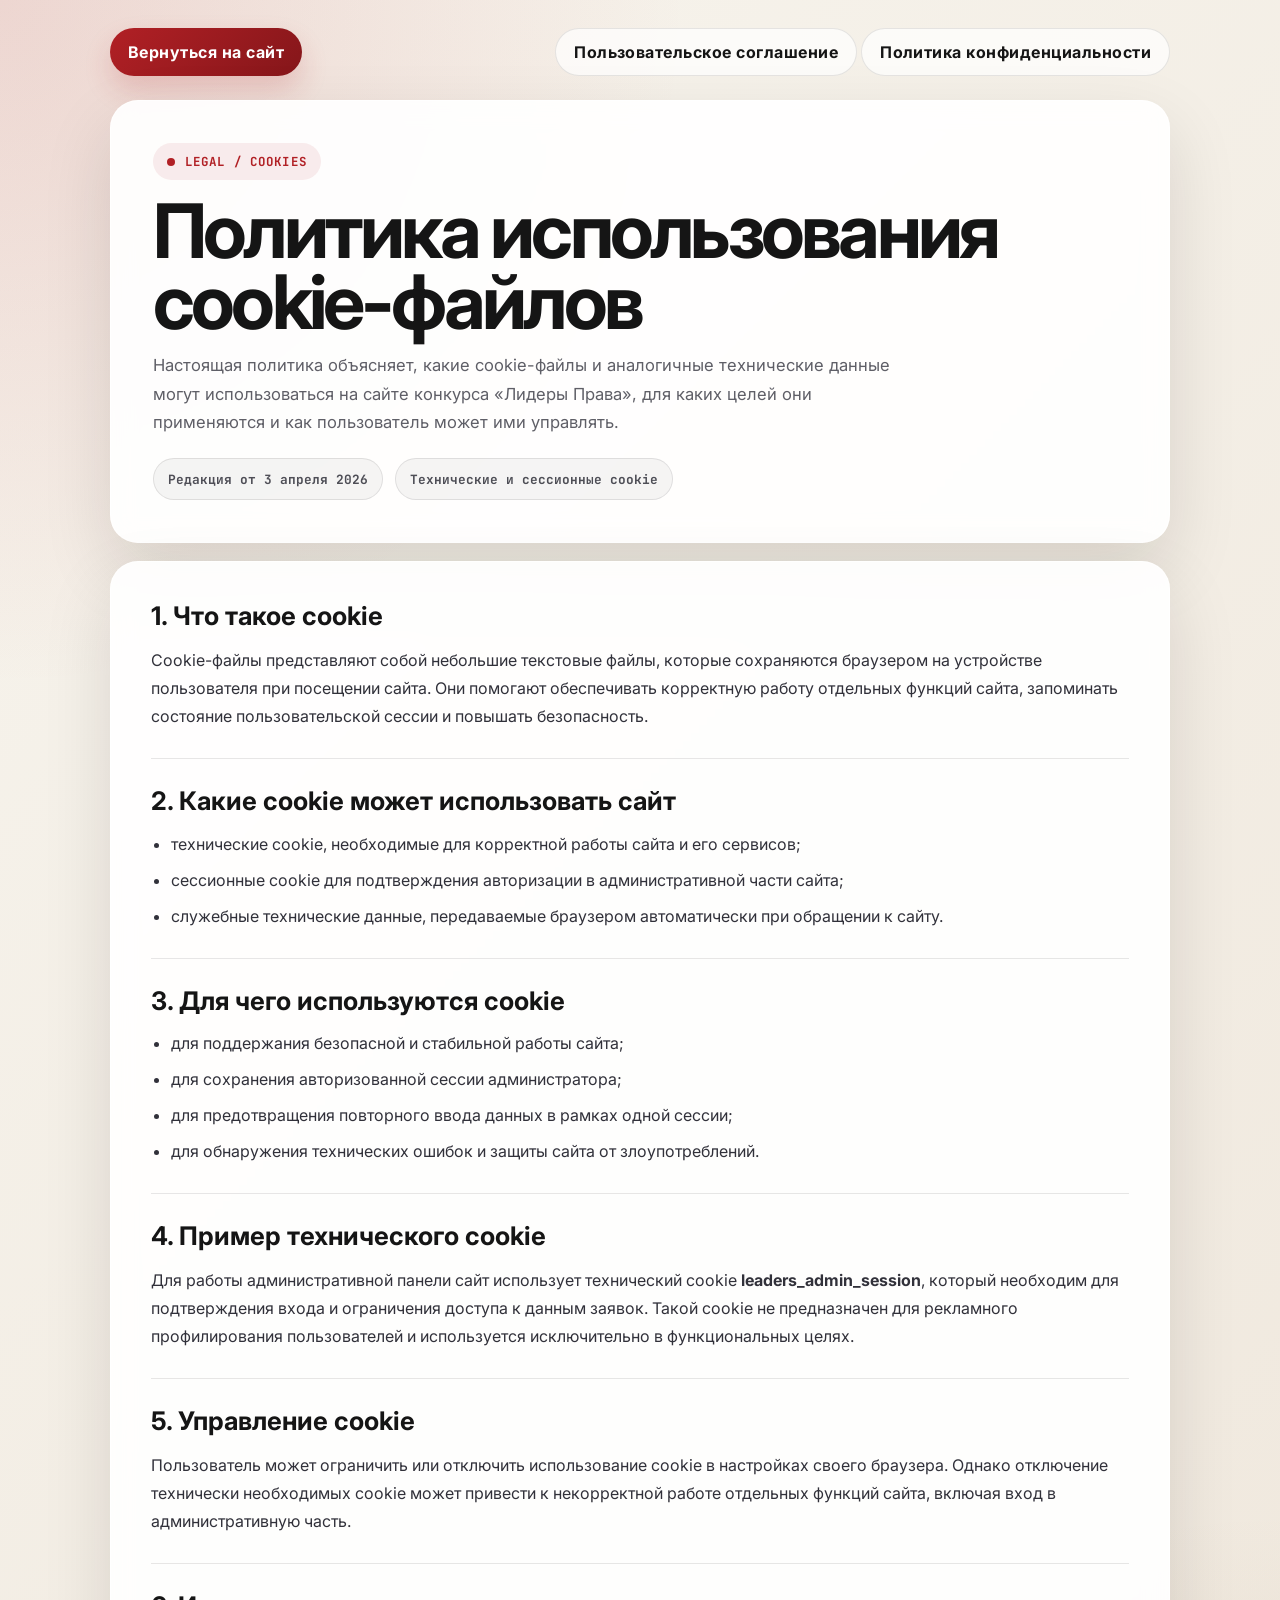
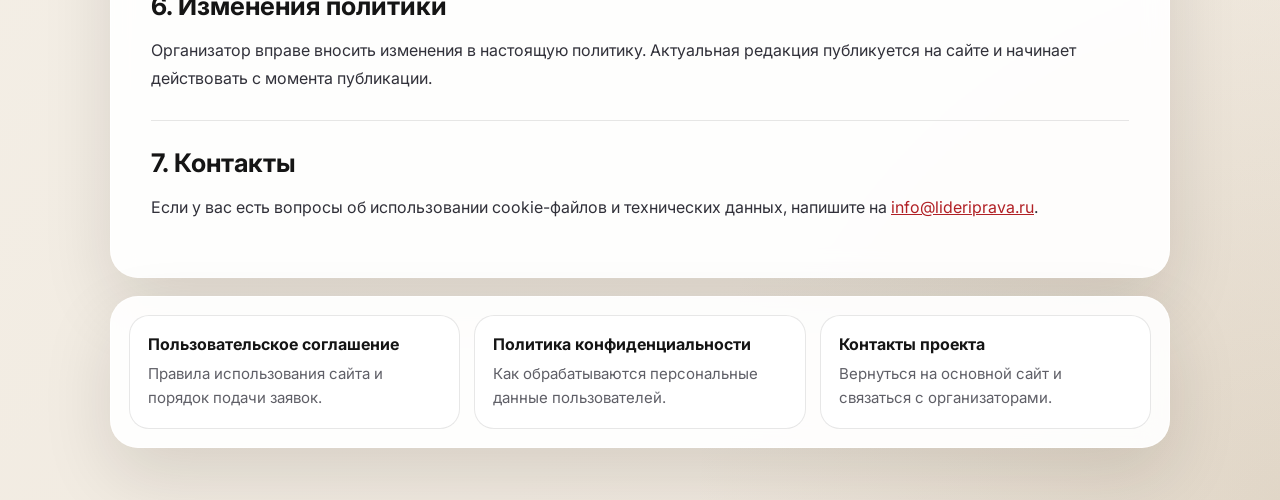
==== cookies.html @ e1ecc801 "Initial project commit" ====
<!DOCTYPE html>
<html lang="ru">
<head>
    <meta charset="UTF-8">
    <meta name="viewport" content="width=device-width, initial-scale=1.0">
    <title>Лидеры Права | Политика использования cookie-файлов</title>
    <link rel="preconnect" href="https://fonts.googleapis.com">
    <link rel="preconnect" href="https://fonts.gstatic.com" crossorigin>
    <link href="https://fonts.googleapis.com/css2?family=Inter:wght@400;500;700;900&family=JetBrains+Mono:wght@400;700&display=swap" rel="stylesheet">
    <link rel="stylesheet" href="./legal.css">
</head>
<body>
    <main class="page">
        <div class="topbar">
            <a class="back-link" href="./index.html">Вернуться на сайт</a>
            <nav>
                <a class="ghost-link" href="./terms.html">Пользовательское соглашение</a>
                <a class="ghost-link" href="./privacy.html">Политика конфиденциальности</a>
            </nav>
        </div>

        <section class="hero">
            <span class="eyebrow">Legal / Cookies</span>
            <h1>Политика использования cookie-файлов</h1>
            <p>Настоящая политика объясняет, какие cookie-файлы и аналогичные технические данные могут использоваться на сайте конкурса «Лидеры Права», для каких целей они применяются и как пользователь может ими управлять.</p>
            <div class="meta">
                <span>Редакция от 3 апреля 2026</span>
                <span>Технические и сессионные cookie</span>
            </div>
        </section>

        <section class="content">
            <section>
                <h2>1. Что такое cookie</h2>
                <p>Cookie-файлы представляют собой небольшие текстовые файлы, которые сохраняются браузером на устройстве пользователя при посещении сайта. Они помогают обеспечивать корректную работу отдельных функций сайта, запоминать состояние пользовательской сессии и повышать безопасность.</p>
            </section>

            <section>
                <h2>2. Какие cookie может использовать сайт</h2>
                <ul>
                    <li>технические cookie, необходимые для корректной работы сайта и его сервисов;</li>
                    <li>сессионные cookie для подтверждения авторизации в административной части сайта;</li>
                    <li>служебные технические данные, передаваемые браузером автоматически при обращении к сайту.</li>
                </ul>
            </section>

            <section>
                <h2>3. Для чего используются cookie</h2>
                <ul>
                    <li>для поддержания безопасной и стабильной работы сайта;</li>
                    <li>для сохранения авторизованной сессии администратора;</li>
                    <li>для предотвращения повторного ввода данных в рамках одной сессии;</li>
                    <li>для обнаружения технических ошибок и защиты сайта от злоупотреблений.</li>
                </ul>
            </section>

            <section>
                <h2>4. Пример технического cookie</h2>
                <p>Для работы административной панели сайт использует технический cookie <strong>leaders_admin_session</strong>, который необходим для подтверждения входа и ограничения доступа к данным заявок. Такой cookie не предназначен для рекламного профилирования пользователей и используется исключительно в функциональных целях.</p>
            </section>

            <section>
                <h2>5. Управление cookie</h2>
                <p>Пользователь может ограничить или отключить использование cookie в настройках своего браузера. Однако отключение технически необходимых cookie может привести к некорректной работе отдельных функций сайта, включая вход в административную часть.</p>
            </section>

            <section>
                <h2>6. Изменения политики</h2>
                <p>Организатор вправе вносить изменения в настоящую политику. Актуальная редакция публикуется на сайте и начинает действовать с момента публикации.</p>
            </section>

            <section>
                <h2>7. Контакты</h2>
                <p>Если у вас есть вопросы об использовании cookie-файлов и технических данных, напишите на <a href="mailto:info@lideriprava.ru">info@lideriprava.ru</a>.</p>
            </section>
        </section>

        <section class="related">
            <a href="./terms.html">
                <strong>Пользовательское соглашение</strong>
                <span>Правила использования сайта и порядок подачи заявок.</span>
            </a>
            <a href="./privacy.html">
                <strong>Политика конфиденциальности</strong>
                <span>Как обрабатываются персональные данные пользователей.</span>
            </a>
            <a href="./index.html#contact">
                <strong>Контакты проекта</strong>
                <span>Вернуться на основной сайт и связаться с организаторами.</span>
            </a>
        </section>
    </main>
</body>
</html>
---- legal.css ----
:root {
    --bg: #f5f4f1;
    --panel: rgba(255, 255, 255, 0.92);
    --panel-strong: #ffffff;
    --text: #151515;
    --muted: #5f5f67;
    --line: rgba(21, 21, 21, 0.1);
    --accent: #b12025;
    --accent-dark: #85161a;
    --radius: 28px;
    --shadow: 0 28px 70px rgba(27, 18, 12, 0.12);
    --mono: "JetBrains Mono", "SFMono-Regular", monospace;
    --sans: "Inter", "Segoe UI", sans-serif;
}

* {
    box-sizing: border-box;
}

html {
    scroll-behavior: smooth;
}

body {
    margin: 0;
    min-height: 100vh;
    font-family: var(--sans);
    color: var(--text);
    background:
        radial-gradient(circle at top left, rgba(177, 32, 37, 0.14), transparent 28%),
        radial-gradient(circle at bottom right, rgba(120, 92, 48, 0.12), transparent 24%),
        linear-gradient(135deg, #f7f4ed 0%, #efe7dc 100%);
}

a {
    color: var(--accent);
}

.page {
    max-width: 1100px;
    margin: 0 auto;
    padding: 28px 20px 52px;
}

.topbar {
    display: flex;
    align-items: center;
    justify-content: space-between;
    gap: 16px;
    margin-bottom: 24px;
}

.back-link,
.ghost-link {
    display: inline-flex;
    align-items: center;
    justify-content: center;
    min-height: 48px;
    padding: 0 18px;
    border-radius: 999px;
    text-decoration: none;
    font-weight: 700;
    letter-spacing: 0.03em;
    transition: transform 0.2s ease, background-color 0.2s ease, color 0.2s ease;
}

.back-link {
    background: linear-gradient(135deg, var(--accent) 0%, var(--accent-dark) 100%);
    color: #fff;
    box-shadow: 0 14px 28px rgba(177, 32, 37, 0.18);
}

.ghost-link {
    background: rgba(255, 255, 255, 0.7);
    border: 1px solid var(--line);
    color: var(--text);
}

.back-link:hover,
.ghost-link:hover {
    transform: translateY(-1px);
}

.hero,
.content,
.related {
    background: var(--panel);
    border: 1px solid rgba(255, 255, 255, 0.7);
    backdrop-filter: blur(12px);
    box-shadow: var(--shadow);
    border-radius: var(--radius);
}

.hero {
    padding: clamp(24px, 5vw, 42px);
    margin-bottom: 18px;
}

.eyebrow {
    display: inline-flex;
    align-items: center;
    gap: 10px;
    margin-bottom: 16px;
    padding: 10px 14px;
    border-radius: 999px;
    background: rgba(177, 32, 37, 0.08);
    color: var(--accent);
    font-family: var(--mono);
    font-size: 0.78rem;
    font-weight: 700;
    letter-spacing: 0.09em;
    text-transform: uppercase;
}

.eyebrow::before {
    content: "";
    width: 8px;
    height: 8px;
    border-radius: 50%;
    background: var(--accent);
}

h1 {
    margin: 0 0 14px;
    font-size: clamp(2.5rem, 6vw, 4.7rem);
    line-height: 0.94;
    letter-spacing: -0.05em;
}

.hero p {
    max-width: 760px;
    margin: 0;
    color: var(--muted);
    font-size: 1.04rem;
    line-height: 1.7;
}

.meta {
    display: flex;
    flex-wrap: wrap;
    gap: 12px;
    margin-top: 22px;
}

.meta span {
    display: inline-flex;
    align-items: center;
    min-height: 42px;
    padding: 0 14px;
    border-radius: 999px;
    background: rgba(21, 21, 21, 0.04);
    border: 1px solid var(--line);
    color: #4e4e56;
    font-family: var(--mono);
    font-size: 0.8rem;
    font-weight: 700;
}

.content {
    padding: clamp(24px, 4vw, 40px);
}

.content section + section {
    margin-top: 28px;
    padding-top: 28px;
    border-top: 1px solid var(--line);
}

h2 {
    margin: 0 0 14px;
    font-size: clamp(1.45rem, 2vw, 1.9rem);
    line-height: 1.1;
}

p,
li {
    color: #31313a;
    font-size: 1rem;
    line-height: 1.75;
}

ul,
ol {
    margin: 12px 0 0;
    padding-left: 20px;
}

li + li {
    margin-top: 8px;
}

.note {
    padding: 16px 18px;
    border-radius: 18px;
    background: rgba(177, 32, 37, 0.06);
    border: 1px solid rgba(177, 32, 37, 0.12);
}

.related {
    display: grid;
    grid-template-columns: repeat(3, minmax(0, 1fr));
    gap: 14px;
    margin-top: 18px;
    padding: 18px;
}

.related a {
    display: block;
    padding: 18px;
    border-radius: 20px;
    background: rgba(255, 255, 255, 0.84);
    border: 1px solid var(--line);
    color: var(--text);
    text-decoration: none;
    transition: transform 0.2s ease, border-color 0.2s ease, color 0.2s ease;
}

.related a strong {
    display: block;
    margin-bottom: 8px;
    font-size: 1rem;
}

.related a span {
    color: var(--muted);
    font-size: 0.94rem;
    line-height: 1.6;
}

.related a:hover {
    transform: translateY(-2px);
    color: var(--accent);
    border-color: rgba(177, 32, 37, 0.22);
}

@media (max-width: 820px) {
    .topbar {
        flex-direction: column;
        align-items: stretch;
    }

    .topbar nav {
        display: grid;
        gap: 10px;
    }

    .related {
        grid-template-columns: 1fr;
    }
}
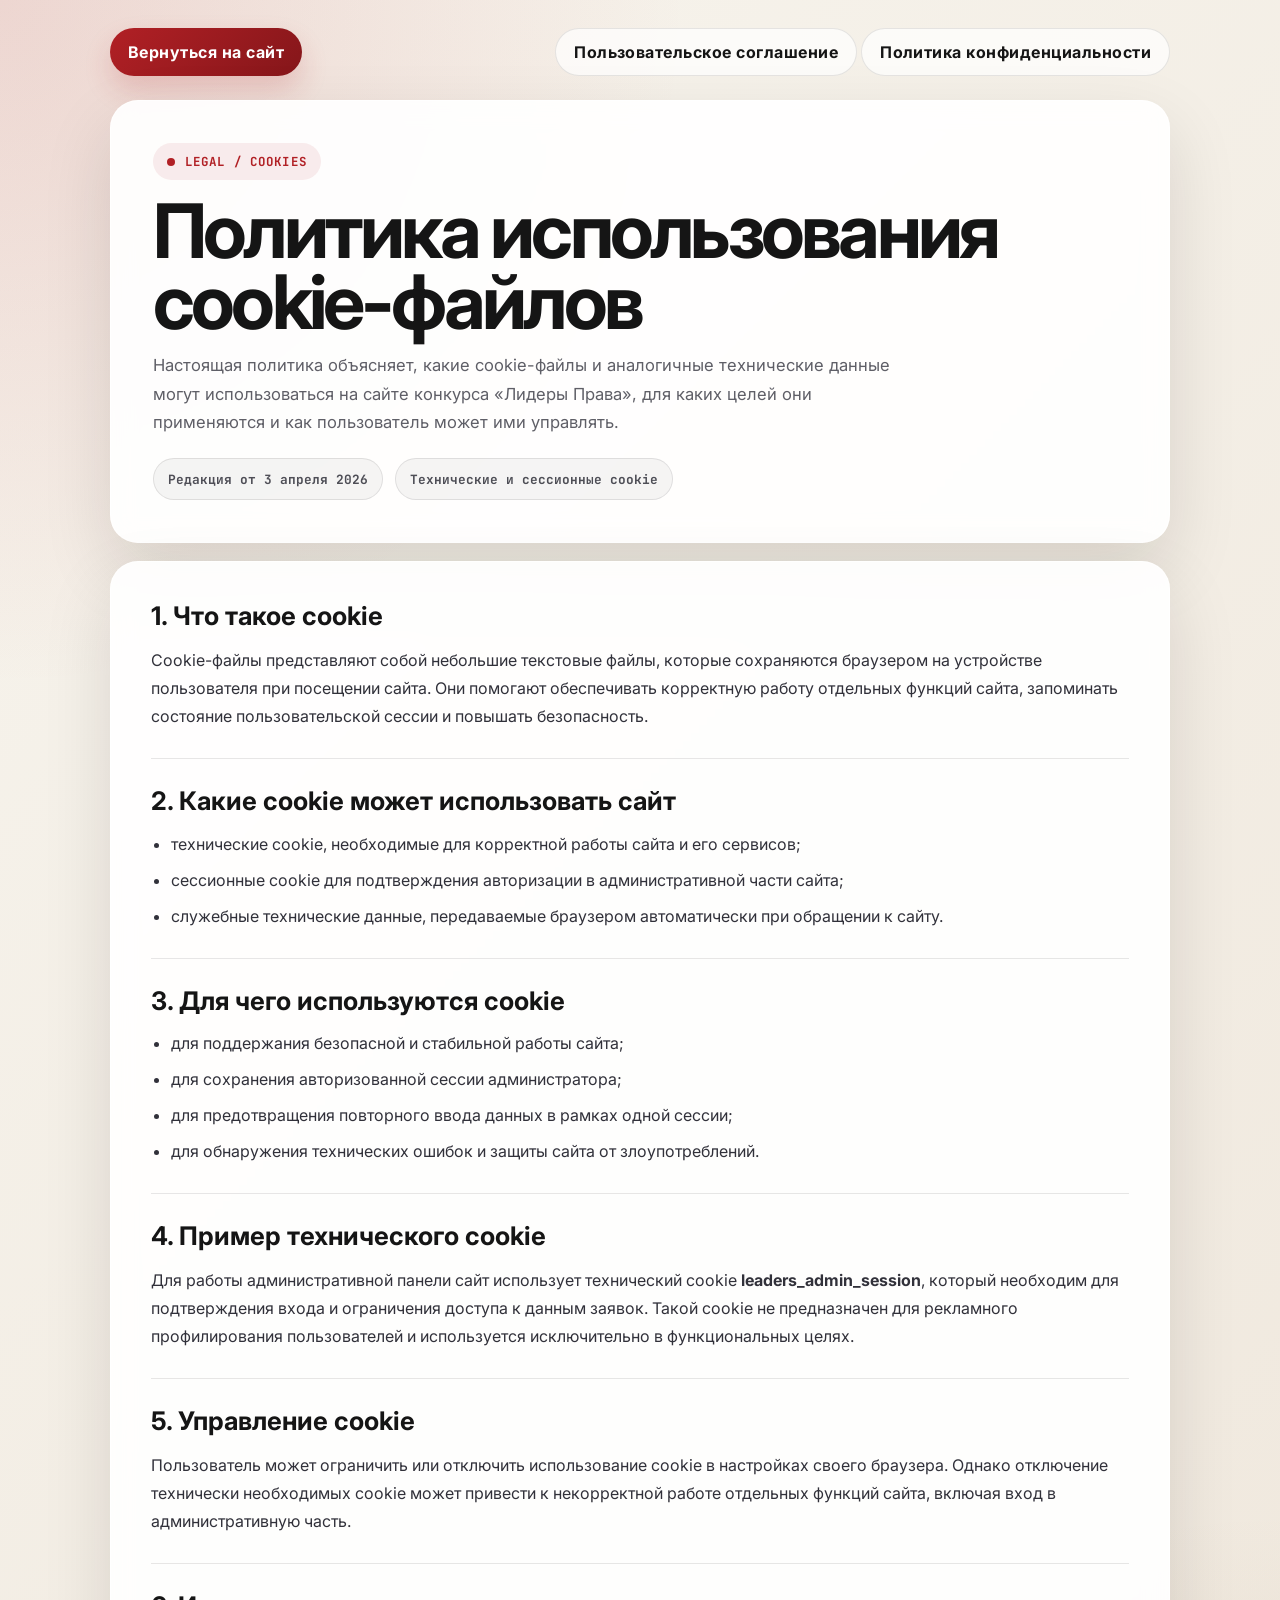
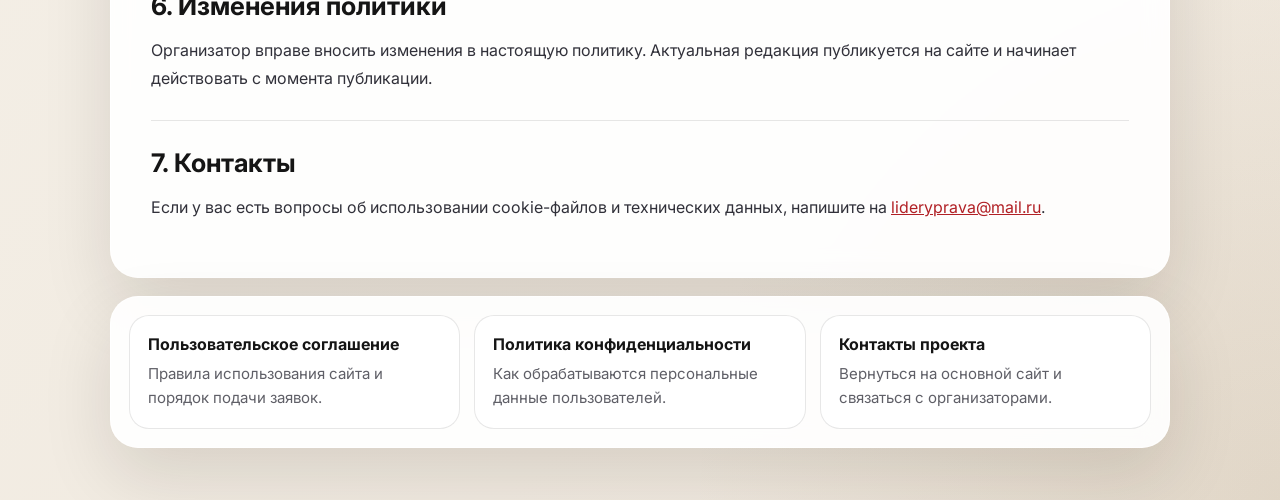
==== commit 9813ad7b: "Update site content and assets" ====
--- a/cookies.html
+++ b/cookies.html
@@ -71,7 +71,7 @@
 
             <section>
                 <h2>7. Контакты</h2>
-                <p>Если у вас есть вопросы об использовании cookie-файлов и технических данных, напишите на <a href="mailto:info@lideriprava.ru">info@lideriprava.ru</a>.</p>
+                <p>Если у вас есть вопросы об использовании cookie-файлов и технических данных, напишите на <a href="mailto:lideryprava@mail.ru">lideryprava@mail.ru</a>.</p>
             </section>
         </section>
 
